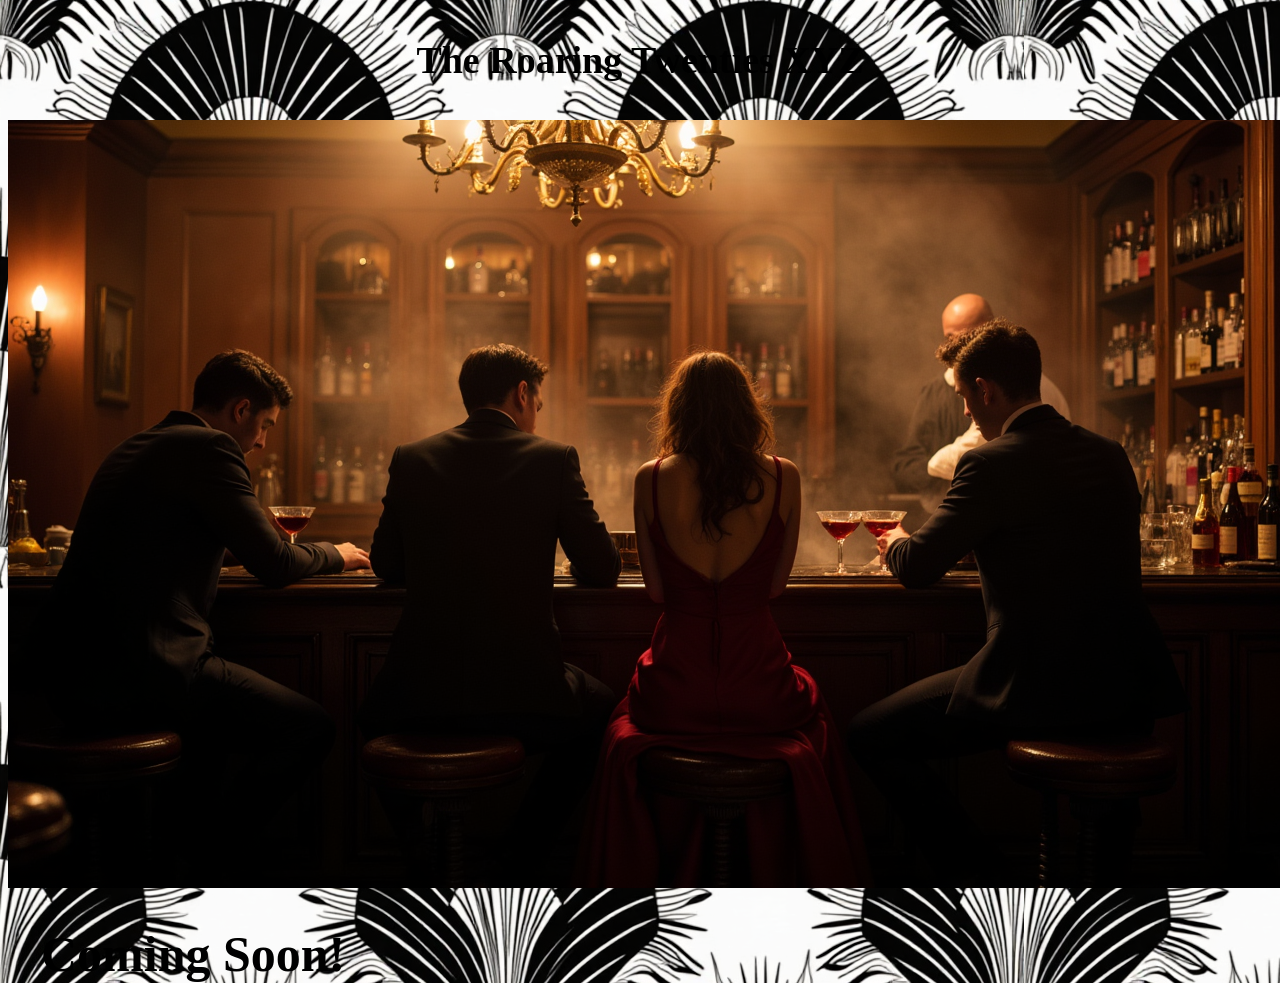
==== index.html @ ab2e0236 "Add files via upload" ====
<!DOCTYPE html>
<html data-bs-theme="light" lang="en" style="background: url(&quot;assets/img/Bar%20Splash1.png&quot;);">

<head>
    <meta charset="utf-8">
    <meta name="viewport" content="width=device-width, initial-scale=1.0, shrink-to-fit=no">
    <title>The Roaring Twenties XYZ</title>
    <link rel="stylesheet" href="assets/bootstrap/css/bootstrap.min.css">
</head>

<body style="background: url(&quot;assets/img/Bar%20Splash1.png&quot;), var(--bs-primary);">
    <header></header>
    <p style="background: var(--bs-secondary);text-align: center;font-size: 38px;"><strong>The Roaring Twenties XYZ</strong></p>
    <div class="d-flex justify-content-center" style="position: relative;"><img class="img-fluid w-75 h-75" width="1344" height="768" src="assets/img/Deco1.png">
        <p style="position: absolute;margin: 33px;color: var(--bs-form-invalid-border-color);font-weight: bold;font-size: 50px;">Coming Soon!</p>
    </div>
    <script src="assets/bootstrap/js/bootstrap.min.js"></script>
</body>

</html>
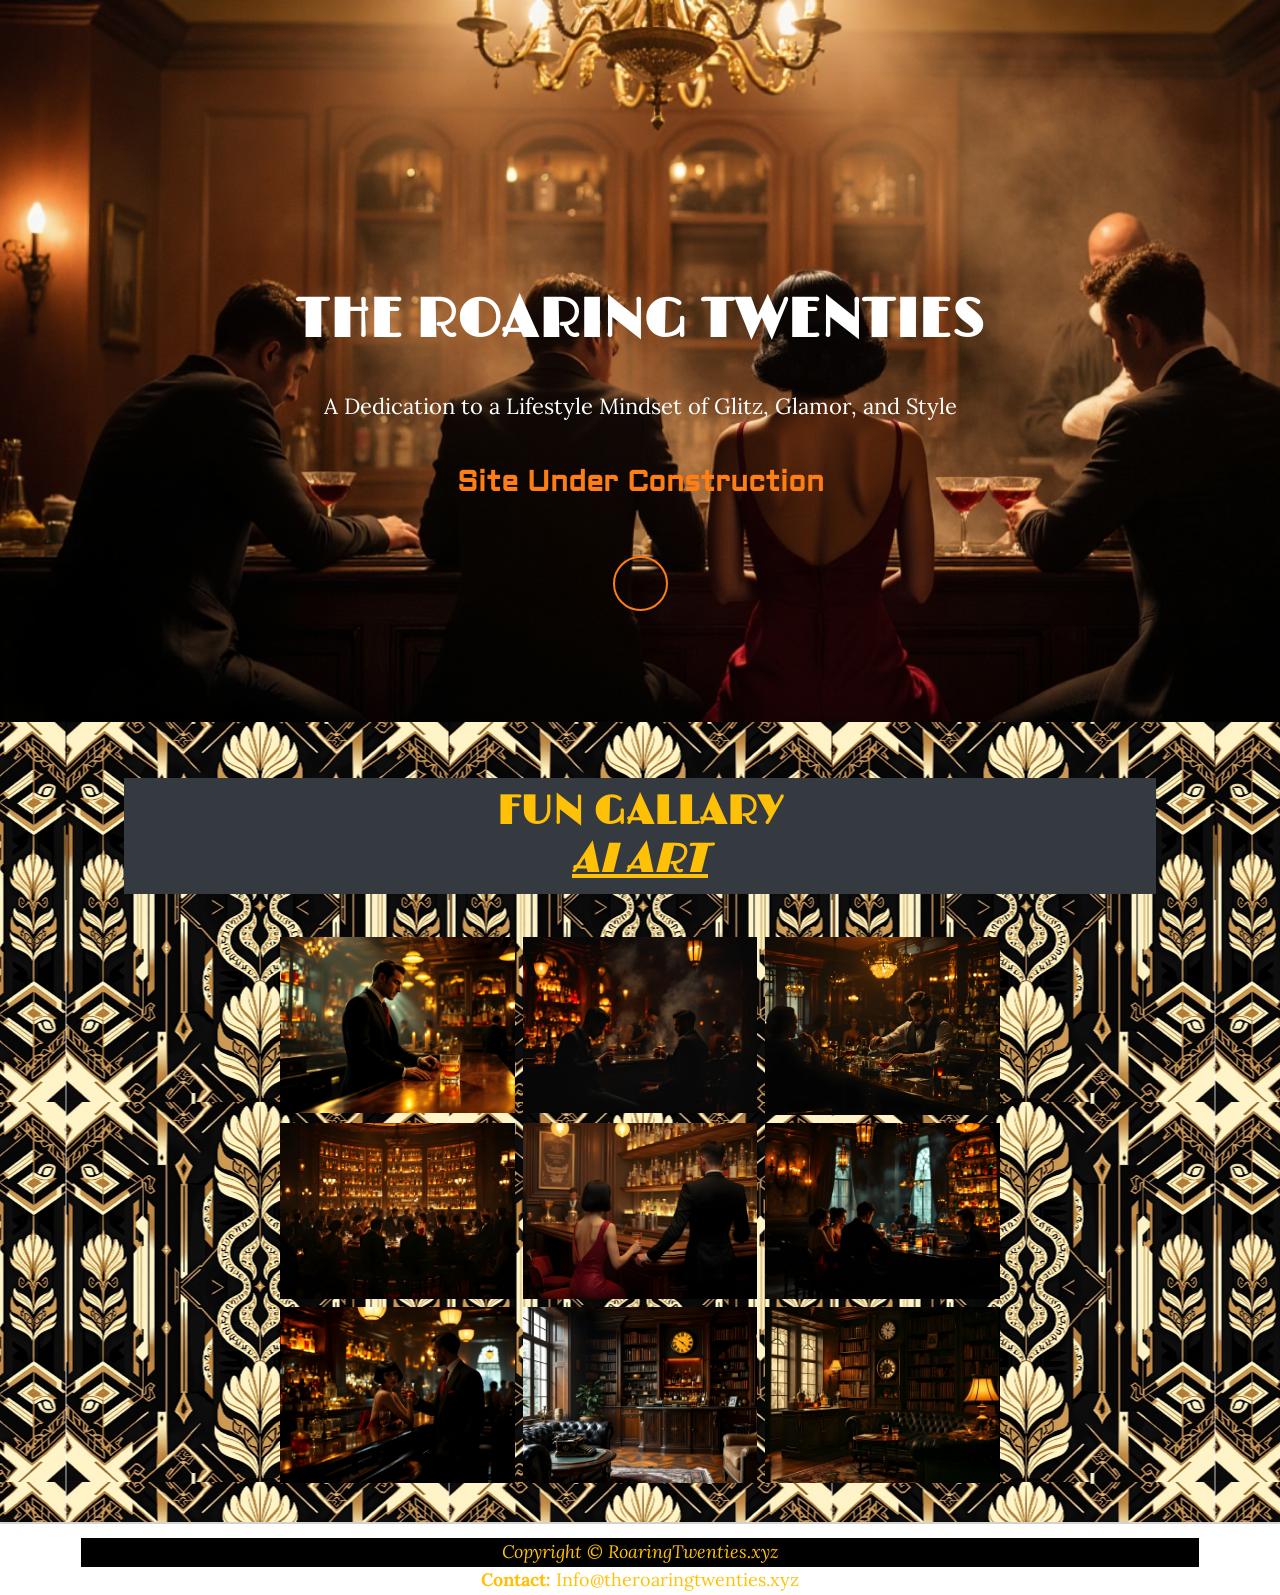
==== commit 94ec5744: "Add files via upload" ====
--- a/index.html
+++ b/index.html
@@ -1,20 +1,87 @@
 <!DOCTYPE html>
-<html data-bs-theme="light" lang="en" style="background: url(&quot;assets/img/Bar%20Splash1.png&quot;);">
+<html data-bs-theme="light" lang="en" style="background: url(&quot;https://cdn.bootstrapstudio.io/placeholders/1400x800.png&quot;);">
 
 <head>
     <meta charset="utf-8">
     <meta name="viewport" content="width=device-width, initial-scale=1.0, shrink-to-fit=no">
-    <title>The Roaring Twenties XYZ</title>
+    <title>Home - Brand</title>
     <link rel="stylesheet" href="assets/bootstrap/css/bootstrap.min.css">
+    <link rel="stylesheet" href="https://fonts.googleapis.com/css?family=Lora:400,700,400italic,700italic&amp;display=swap">
+    <link rel="stylesheet" href="https://fonts.googleapis.com/css?family=Cabin:700&amp;display=swap">
+    <link rel="stylesheet" href="https://fonts.googleapis.com/css?family=Aldrich&amp;display=swap">
+    <link rel="stylesheet" href="https://fonts.googleapis.com/css?family=Limelight&amp;display=swap">
+    <link rel="stylesheet" href="assets/fonts/font-awesome.min.css">
+    <link rel="stylesheet" href="assets/css/bss-overrides.css">
+    <link rel="stylesheet" href="assets/css/Lightbox-Gallery-baguetteBox.min.css">
 </head>
 
-<body style="background: url(&quot;assets/img/Bar%20Splash1.png&quot;), var(--bs-primary);">
-    <header></header>
-    <p style="background: var(--bs-secondary);text-align: center;font-size: 38px;"><strong>The Roaring Twenties XYZ</strong></p>
-    <div class="d-flex justify-content-center" style="position: relative;"><img class="img-fluid w-75 h-75" width="1344" height="768" src="assets/img/Deco1.png">
-        <p style="position: absolute;margin: 33px;color: var(--bs-form-invalid-border-color);font-weight: bold;font-size: 50px;">Coming Soon!</p>
+<body id="page-top" data-bs-spy="scroll" data-bs-target="#mainNav" data-bs-offset="77">
+    <header class="masthead" style="background-image: url('assets/img/Splash.png');position: fixed;">
+        <div class="intro-body">
+            <div class="container">
+                <div class="row">
+                    <div class="col-lg-8 mx-auto">
+                        <h1 class="brand-heading" style="font-family: Limelight, serif;font-size: 54px;">The Roaring Twenties</h1>
+                        <div></div>
+                        <header></header>
+                        <p class="intro-text">A Dedication to a Lifestyle Mindset of Glitz, Glamor, and Style</p>
+                        <div>
+                            <div class="col">
+                                <p style="color: var(--bs-orange);font-size: 29px;font-family: Aldrich, sans-serif;"><strong>Site Under Construction</strong></p>
+                            </div>
+                        </div><a class="btn btn-link btn-circle" role="button" href="#about" style="color: var(--bs-orange);border-color: var(--bs-orange);"><i class="fa fa-angle-double-down"></i></a>
+                    </div>
+                </div>
+            </div>
+        </div>
+    </header>
+    <section class="text-center content-section" id="about" style="background: var(--bs-dark);">
+        <div class="container">
+            <div class="row">
+                <div class="col-lg-8 mx-auto">
+                    <h2>About The Roaring Twenties xyz</h2>
+                    <p>I have always been fascinated with the fantasy mindset of a lifestyle full of glitz, glamor, jazz, and exciting speakeasys.&nbsp;</p>
+                    <p>This is a hobby website I created to showcase fun AI art, some real art, random history, resources, and other 1920s themed content</p>
+                    <p>Please browse and enjoy!</p>
+                </div>
+            </div>
+        </div>
+    </section>
+    <section class="text-center download-section content-section" id="Front_Gallery" style="background: url(&quot;assets/img/Index_Images/DecoPattern1.png&quot;) top / auto repeat;position: relative;height: 800px;">
+        <div class="container">
+            <div class="col-lg-8 mx-auto">
+                <h1 style="font-family: Limelight, serif;color: var(--bs-warning);margin: -144px;background: var(--bs-gray-dark);padding: 10px;">Fun Gallary<br><em><span style="text-decoration: underline;">AI Art</span></em></h1>
+                <section class="py-4 py-xl-5" style="margin: 0px;height: 555px;">
+                    <p style="margin: 55px;">&nbsp;</p>
+                    <div class="container">
+                        <div class="row gx-2 gy-2 row-cols-1 row-cols-md-2 row-cols-xl-3" data-bss-baguettebox="">
+                            <div class="col"><a href="assets/img/Gallery_1/Man%20at%20Bar1.jpg"><img class="img-fluid" src="assets/img/Gallery_1/Man%20at%20Bar1.jpg"></a></div>
+                            <div class="col"><a href="assets/img/Gallery_1/1920s%20Speakeasy%204.jpg"><img class="img-fluid" src="assets/img/Gallery_1/1920s%20Speakeasy%204.jpg"></a></div>
+                            <div class="col"><a href="assets/img/Gallery_1/Simple%20Happy%20Bar.jpg"><img class="img-fluid" src="assets/img/Gallery_1/Simple%20Happy%20Bar.jpg"></a></div>
+                            <div class="col"><a href="assets/img/Gallery_1/Busy%20Speakeasy.jpg"><img class="img-fluid" src="assets/img/Gallery_1/Busy%20Speakeasy.jpg"></a></div>
+                            <div class="col"><a href="assets/img/Gallery_1/Couple%20at%20Bar.jpg"><img class="img-fluid" src="assets/img/Gallery_1/Couple%20at%20Bar.jpg"></a></div>
+                            <div class="col"><a href="assets/img/Gallery_1/Small%201920s%20Lonley%20Bara.jpg"><img class="img-fluid" src="assets/img/Gallery_1/Small%201920s%20Lonley%20Bara.jpg"></a></div>
+                            <div class="col"><a href="assets/img/Gallery_1/1920s%20Center%20Bar.jpg"><img class="img-fluid" src="assets/img/Gallery_1/1920s%20Center%20Bar.jpg"></a></div>
+                            <div class="col"><a href="assets/img/Gallery_1/1920s%20Studyg.jpg"><img class="img-fluid" src="assets/img/Gallery_1/1920s%20Studyg.jpg"></a></div>
+                            <div class="col"><a href="Gallery_1/Fancy 1920s Studyg"><img class="img-fluid" src="assets/img/Gallery_1/Fancy%201920s%20Studyg.jpg"></a></div>
+                        </div>
+                    </div>
+                </section>
+            </div>
+        </div>
+    </section>
+    <div class="card">
+        <div class="card-img-overlay">
+            <div class="container text-center">
+                <p style="background: var(--bs-black);color: var(--bs-warning);font-style: italic;margin: -1px;">Copyright ©&nbsp;RoaringTwenties.xyz</p>
+                <p style="color: var(--bs-warning);"><strong>Contact: </strong>Info@theroaringtwenties.xyz</p>
+            </div>
+        </div>
     </div>
     <script src="assets/bootstrap/js/bootstrap.min.js"></script>
+    <script src="assets/js/grayscale.js"></script>
+    <script src="assets/js/Lightbox-Gallery-baguetteBox.min.js"></script>
+    <script src="assets/js/Lightbox-Gallery.js"></script>
 </body>
 
 </html>
--- a/assets/css/bss-overrides.css
+++ b/assets/css/bss-overrides.css
@@ -0,0 +1,12 @@
+.py-4 {
+  padding-top: 1.5rem !important;
+  padding-bottom: 1.5rem !important;
+}
+
+@media (min-width: 1200px) {
+  .py-xl-5 {
+    padding-top: 3rem !important;
+    padding-bottom: 3rem !important;
+  }
+}
+
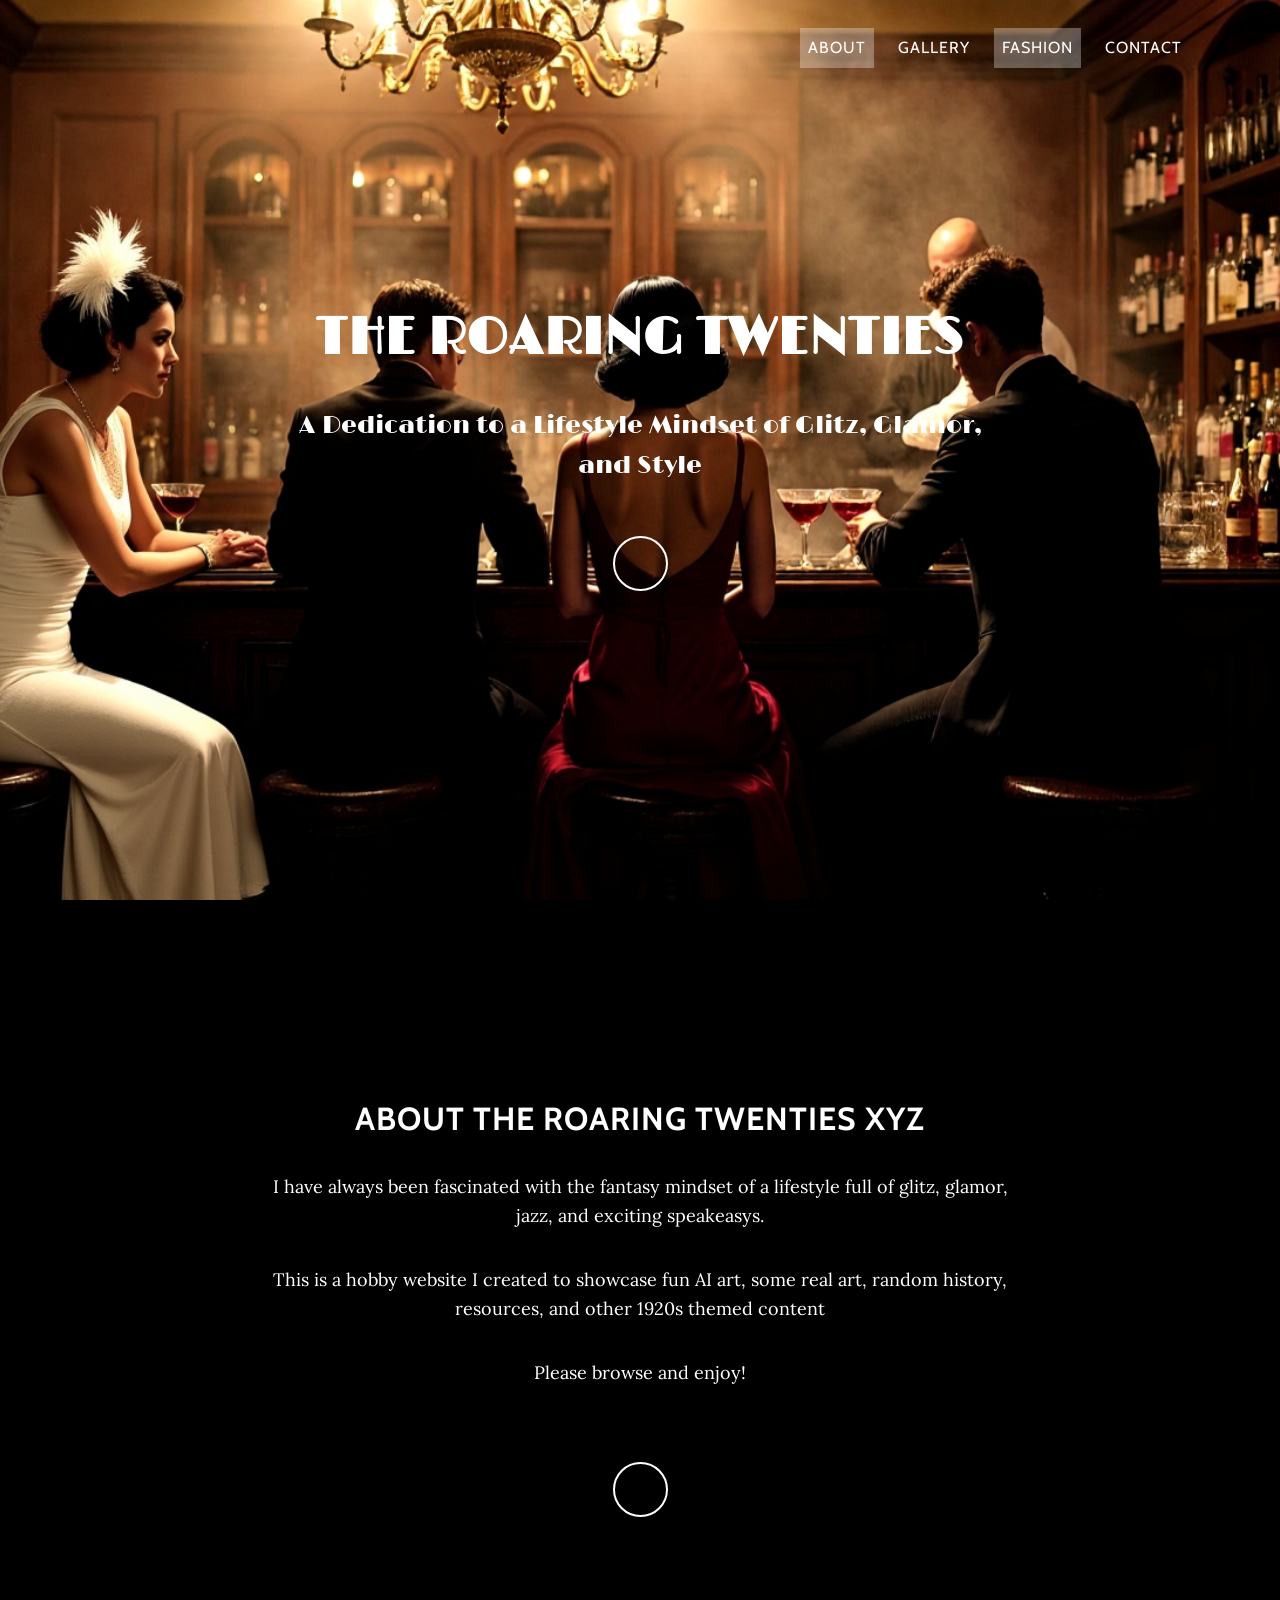
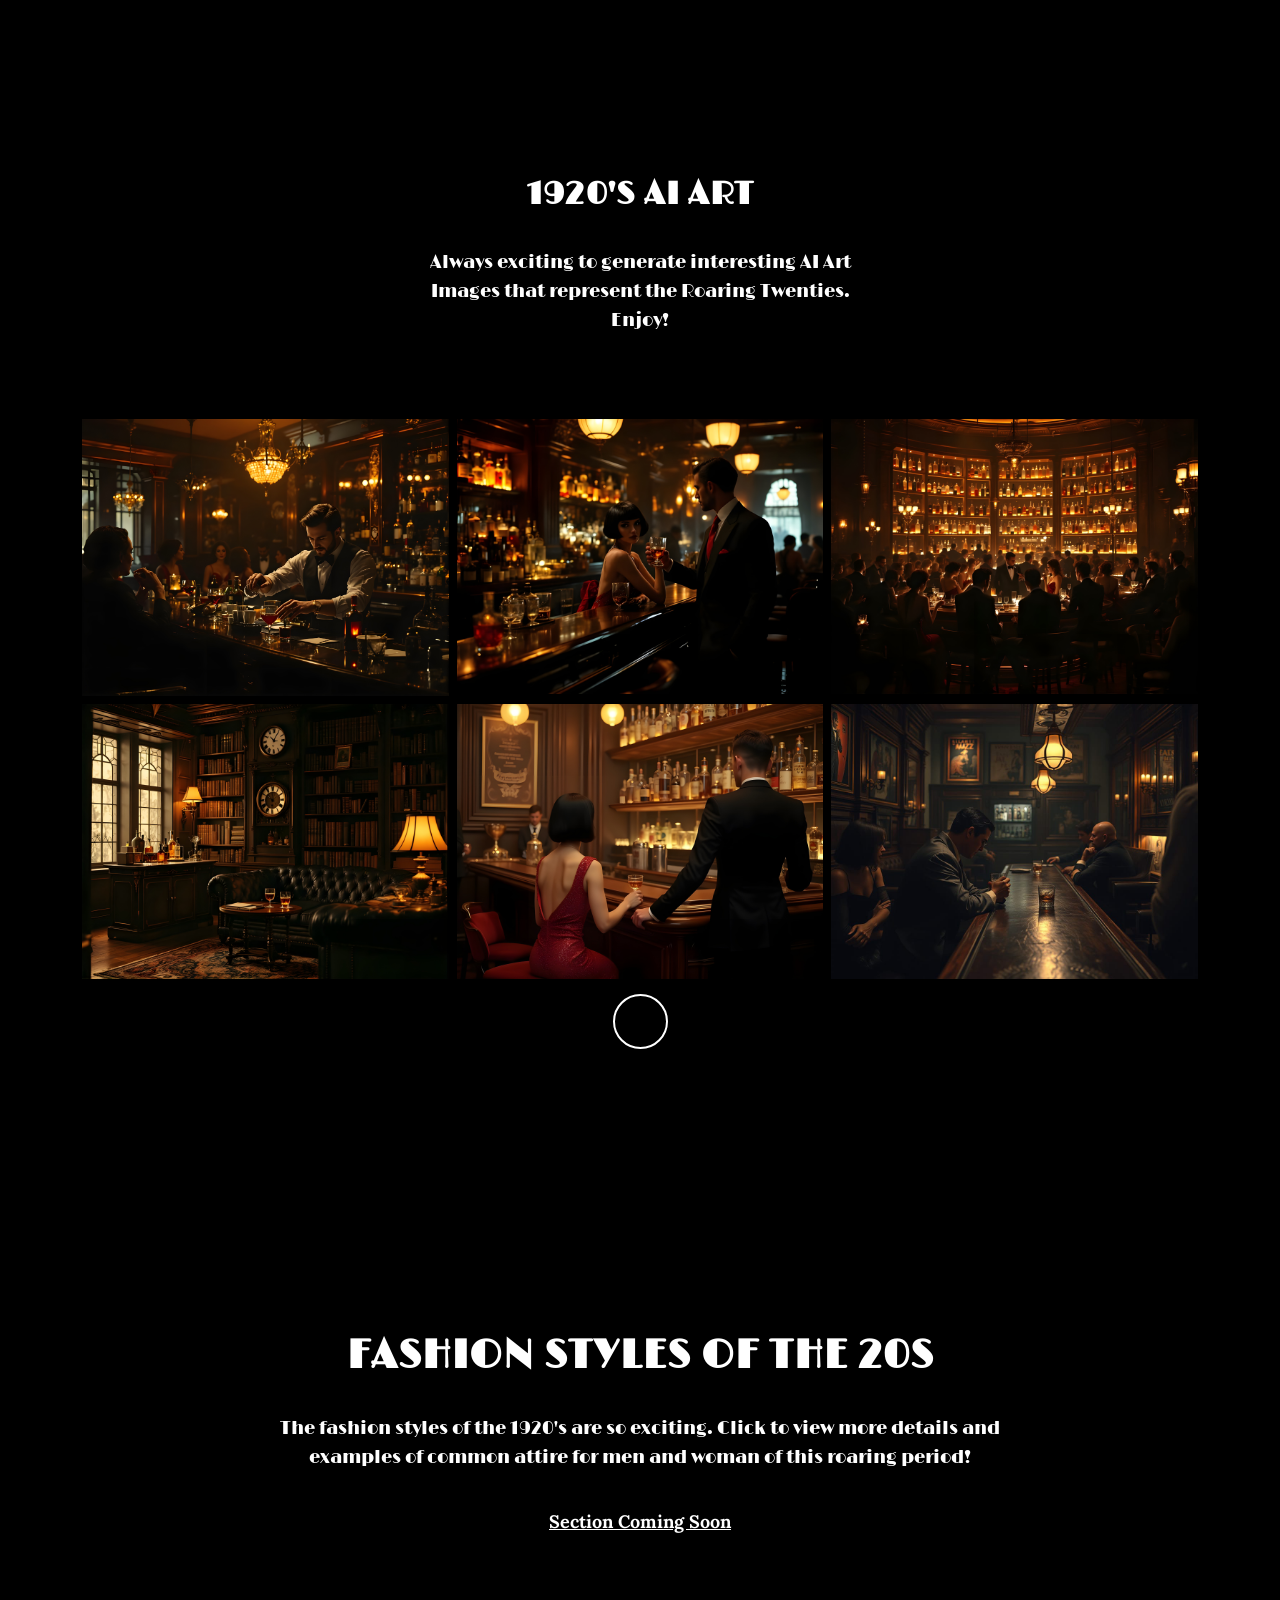
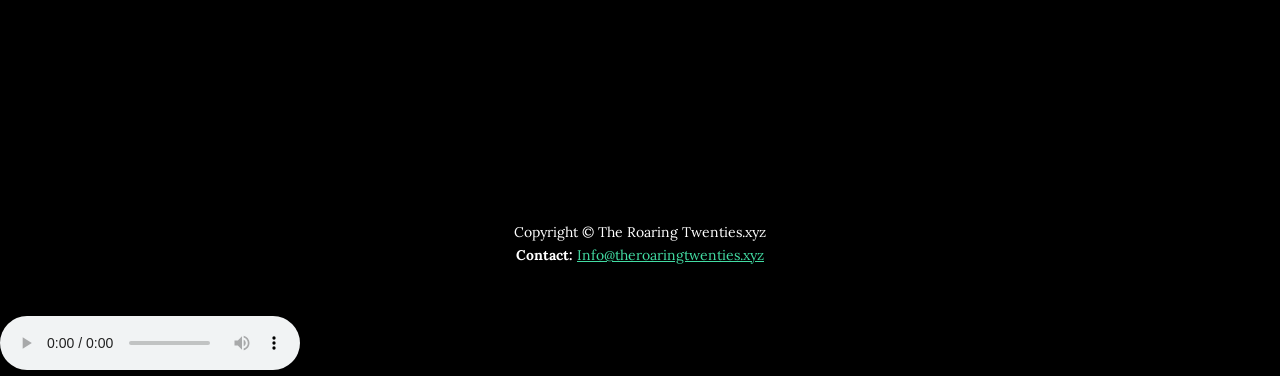
==== commit 22023abd: "Add files via upload" ====
--- a/index.html
+++ b/index.html
@@ -1,14 +1,16 @@
 <!DOCTYPE html>
-<html data-bs-theme="light" lang="en" style="background: url(&quot;https://cdn.bootstrapstudio.io/placeholders/1400x800.png&quot;);">
+<html data-bs-theme="light" lang="en">
 
 <head>
     <meta charset="utf-8">
+<title>The Roaring Twenties xyz</title>
+<meta name="keywords" content="1920s, roaring twenties, jazz age, prohibition, flappers, the roaring twenties xyz">
+<meta name="description" content="a page about the roaring 1920s">
     <meta name="viewport" content="width=device-width, initial-scale=1.0, shrink-to-fit=no">
     <title>Home - Brand</title>
     <link rel="stylesheet" href="assets/bootstrap/css/bootstrap.min.css">
     <link rel="stylesheet" href="https://fonts.googleapis.com/css?family=Lora:400,700,400italic,700italic&amp;display=swap">
     <link rel="stylesheet" href="https://fonts.googleapis.com/css?family=Cabin:700&amp;display=swap">
-    <link rel="stylesheet" href="https://fonts.googleapis.com/css?family=Aldrich&amp;display=swap">
     <link rel="stylesheet" href="https://fonts.googleapis.com/css?family=Limelight&amp;display=swap">
     <link rel="stylesheet" href="assets/fonts/font-awesome.min.css">
     <link rel="stylesheet" href="assets/css/bss-overrides.css">
@@ -16,68 +18,79 @@
 </head>
 
 <body id="page-top" data-bs-spy="scroll" data-bs-target="#mainNav" data-bs-offset="77">
-    <header class="masthead" style="background-image: url('assets/img/Splash.png');position: fixed;">
-        <div class="intro-body">
+    <nav class="navbar navbar-expand-md fixed-top" id="mainNav">
+        <div class="container"><button data-bs-toggle="collapse" class="navbar-toggler" data-bs-target="#navbarResponsive" type="button" aria-controls="navbarResponsive" aria-expanded="false" aria-label="Toggle navigation" value="Menu"><i class="fa fa-bars"></i></button>
+            <div class="collapse navbar-collapse" id="navbarResponsive">
+                <ul class="navbar-nav ms-auto">
+                    <li class="nav-item nav-link"><a class="nav-link active" href="#about">About</a></li>
+                    <li class="nav-item nav-link"><a class="nav-link" href="#Gallery">Gallery</a></li>
+                    <li class="nav-item nav-link"><a class="nav-link active" href="#fashion">Fashion</a></li>
+                    <li class="nav-item nav-link"><a class="nav-link" href="#contact">contact</a></li>
+                </ul>
+            </div>
+        </div>
+    </nav>
+    <header class="masthead">
+        <div class="intro-body" style="background: url(&quot;assets/img/Splash2.png&quot;) center / cover space, var(--bs-black);">
             <div class="container">
                 <div class="row">
                     <div class="col-lg-8 mx-auto">
-                        <h1 class="brand-heading" style="font-family: Limelight, serif;font-size: 54px;">The Roaring Twenties</h1>
-                        <div></div>
-                        <header></header>
-                        <p class="intro-text">A Dedication to a Lifestyle Mindset of Glitz, Glamor, and Style</p>
-                        <div>
-                            <div class="col">
-                                <p style="color: var(--bs-orange);font-size: 29px;font-family: Aldrich, sans-serif;"><strong>Site Under Construction</strong></p>
-                            </div>
-                        </div><a class="btn btn-link btn-circle" role="button" href="#about" style="color: var(--bs-orange);border-color: var(--bs-orange);"><i class="fa fa-angle-double-down"></i></a>
+                        <h1 class="brand-heading" style="font-family: Limelight, serif;font-size: 51px;">The Roaring Twenties</h1>
+                        <p class="intro-text" style="font-size: 25px;font-family: Limelight, serif;">A Dedication to a Lifestyle Mindset of Glitz, Glamor, and Style</p><a class="btn btn-link btn-circle" role="button" href="#about"><i class="fa fa-angle-double-down"></i></a>
                     </div>
                 </div>
             </div>
         </div>
     </header>
-    <section class="text-center content-section" id="about" style="background: var(--bs-dark);">
+    <section class="text-center content-section" id="about" style="height: 768px;">
         <div class="container">
             <div class="row">
                 <div class="col-lg-8 mx-auto">
                     <h2>About The Roaring Twenties xyz</h2>
-                    <p>I have always been fascinated with the fantasy mindset of a lifestyle full of glitz, glamor, jazz, and exciting speakeasys.&nbsp;</p>
+                    <p>I have always been fascinated with the fantasy mindset of a lifestyle full of glitz, glamor, jazz, and exciting speakeasys.</p>
                     <p>This is a hobby website I created to showcase fun AI art, some real art, random history, resources, and other 1920s themed content</p>
-                    <p>Please browse and enjoy!</p>
+                    <p>Please browse and enjoy!</p><a class="btn btn-link btn-circle" role="button" href="#Gallery" style="margin: 40px 0px 0px;"><i class="fa fa-angle-double-down"></i></a>
                 </div>
+            </div>
+            <p class="text-center" style="margin: -2px;"></p>
+        </div>
+    </section>
+    <section class="py-4 py-xl-5" id="Gallery">
+        <div class="container">
+            <div class="row mb-5" style="margin: 60px;">
+                <div class="col-md-8 col-xl-6 text-center mx-auto">
+                    <h2 style="font-family: Limelight, serif;">1920's AI Art</h2>
+                    <p style="font-family: Limelight, serif;">Always exciting to generate interesting AI Art Images that represent the Roaring Twenties. Enjoy!</p>
+                </div>
+            </div>
+            <div class="row gx-2 gy-2 row-cols-1 row-cols-md-2 row-cols-xl-3" data-bss-baguettebox="">
+                <div class="col"><a href="assets/img//Gallery_1/Simple%20Happy%20Bar.jpg"><img class="img-fluid" src="assets/img/Gallery_1/Simple%20Happy%20Bar.jpg"></a></div>
+                <div class="col"><a href="assets/img//Gallery_1/1920s%20Center%20Bar.jpg"><img class="img-fluid" src="assets/img/Gallery_1/1920s%20Center%20Bar.jpg"></a></div>
+                <div class="col"><a href="assets/img//Gallery_1/Busy%20Speakeasy.jpg"><img class="img-fluid" src="assets/img/Gallery_1/Busy%20Speakeasy.jpg"></a></div>
+                <div class="col"><a href="assets/img//Gallery_1/Fancy%201920s%20Studyg.jpg"><img class="img-fluid" src="assets/img/Gallery_1/Fancy%201920s%20Studyg.jpg"></a></div>
+                <div class="col"><a href="assets/img//Gallery_1/Couple%20at%20Bar.jpg"><img class="img-fluid" src="assets/img/Gallery_1/Couple%20at%20Bar.jpg"></a></div>
+                <div class="col"><a href="assets/img//Gallery_1/1920s%20Speakeasy%205.jpg"><img class="img-fluid" src="assets/img/Gallery_1/1920s%20Speakeasy%205.jpg"></a></div>
+            </div>
+            <p class="text-center"><a class="btn btn-link btn-circle" role="button" href="#fashion"><i class="fa fa-angle-double-down"></i></a></p>
+        </div>
+    </section>
+    <section class="text-center download-section content-section" id="fashion">
+        <div class="container">
+            <div class="col-lg-8 mx-auto">
+                <h1 style="font-family: Limelight, serif;">Fashion Styles of the 20s</h1>
+                <p style="font-family: Limelight, serif;">The fashion styles of the 1920's are so exciting. Click to view more details and examples of common attire for men and woman of this roaring period!</p>
+                <p><strong><span style="text-decoration: underline;">Section Coming Soon</span></strong></p>
             </div>
         </div>
     </section>
-    <section class="text-center download-section content-section" id="Front_Gallery" style="background: url(&quot;assets/img/Index_Images/DecoPattern1.png&quot;) top / auto repeat;position: relative;height: 800px;">
-        <div class="container">
-            <div class="col-lg-8 mx-auto">
-                <h1 style="font-family: Limelight, serif;color: var(--bs-warning);margin: -144px;background: var(--bs-gray-dark);padding: 10px;">Fun Gallary<br><em><span style="text-decoration: underline;">AI Art</span></em></h1>
-                <section class="py-4 py-xl-5" style="margin: 0px;height: 555px;">
-                    <p style="margin: 55px;">&nbsp;</p>
-                    <div class="container">
-                        <div class="row gx-2 gy-2 row-cols-1 row-cols-md-2 row-cols-xl-3" data-bss-baguettebox="">
-                            <div class="col"><a href="assets/img/Gallery_1/Man%20at%20Bar1.jpg"><img class="img-fluid" src="assets/img/Gallery_1/Man%20at%20Bar1.jpg"></a></div>
-                            <div class="col"><a href="assets/img/Gallery_1/1920s%20Speakeasy%204.jpg"><img class="img-fluid" src="assets/img/Gallery_1/1920s%20Speakeasy%204.jpg"></a></div>
-                            <div class="col"><a href="assets/img/Gallery_1/Simple%20Happy%20Bar.jpg"><img class="img-fluid" src="assets/img/Gallery_1/Simple%20Happy%20Bar.jpg"></a></div>
-                            <div class="col"><a href="assets/img/Gallery_1/Busy%20Speakeasy.jpg"><img class="img-fluid" src="assets/img/Gallery_1/Busy%20Speakeasy.jpg"></a></div>
-                            <div class="col"><a href="assets/img/Gallery_1/Couple%20at%20Bar.jpg"><img class="img-fluid" src="assets/img/Gallery_1/Couple%20at%20Bar.jpg"></a></div>
-                            <div class="col"><a href="assets/img/Gallery_1/Small%201920s%20Lonley%20Bara.jpg"><img class="img-fluid" src="assets/img/Gallery_1/Small%201920s%20Lonley%20Bara.jpg"></a></div>
-                            <div class="col"><a href="assets/img/Gallery_1/1920s%20Center%20Bar.jpg"><img class="img-fluid" src="assets/img/Gallery_1/1920s%20Center%20Bar.jpg"></a></div>
-                            <div class="col"><a href="assets/img/Gallery_1/1920s%20Studyg.jpg"><img class="img-fluid" src="assets/img/Gallery_1/1920s%20Studyg.jpg"></a></div>
-                            <div class="col"><a href="Gallery_1/Fancy 1920s Studyg"><img class="img-fluid" src="assets/img/Gallery_1/Fancy%201920s%20Studyg.jpg"></a></div>
-                        </div>
-                    </div>
-                </section>
-            </div>
+    <footer id="contact">
+        <div class="container text-center">
+            <p>Copyright © The Roaring Twenties.xyz</p>
+            <p><strong>Contact: </strong><a href="mailto:info@theroaringtwenties.xyz">Info@theroaringtwenties.xyz</a></p>
         </div>
-    </section>
-    <div class="card">
-        <div class="card-img-overlay">
-            <div class="container text-center">
-                <p style="background: var(--bs-black);color: var(--bs-warning);font-style: italic;margin: -1px;">Copyright ©&nbsp;RoaringTwenties.xyz</p>
-                <p style="color: var(--bs-warning);"><strong>Contact: </strong>Info@theroaringtwenties.xyz</p>
-            </div>
-        </div>
-    </div>
+    </footer><audio controls="" autoplay="" loop="" volumn=".1">
+        <source src="https://www.theroaringtwenties.xyz/assets/Erik_Satie_-_gymnopedies_-_la_1_ere._lent_et_douloureux.ogg.mp3" type="audio/mpeg">
+    </audio>
     <script src="assets/bootstrap/js/bootstrap.min.js"></script>
     <script src="assets/js/grayscale.js"></script>
     <script src="assets/js/Lightbox-Gallery-baguetteBox.min.js"></script>
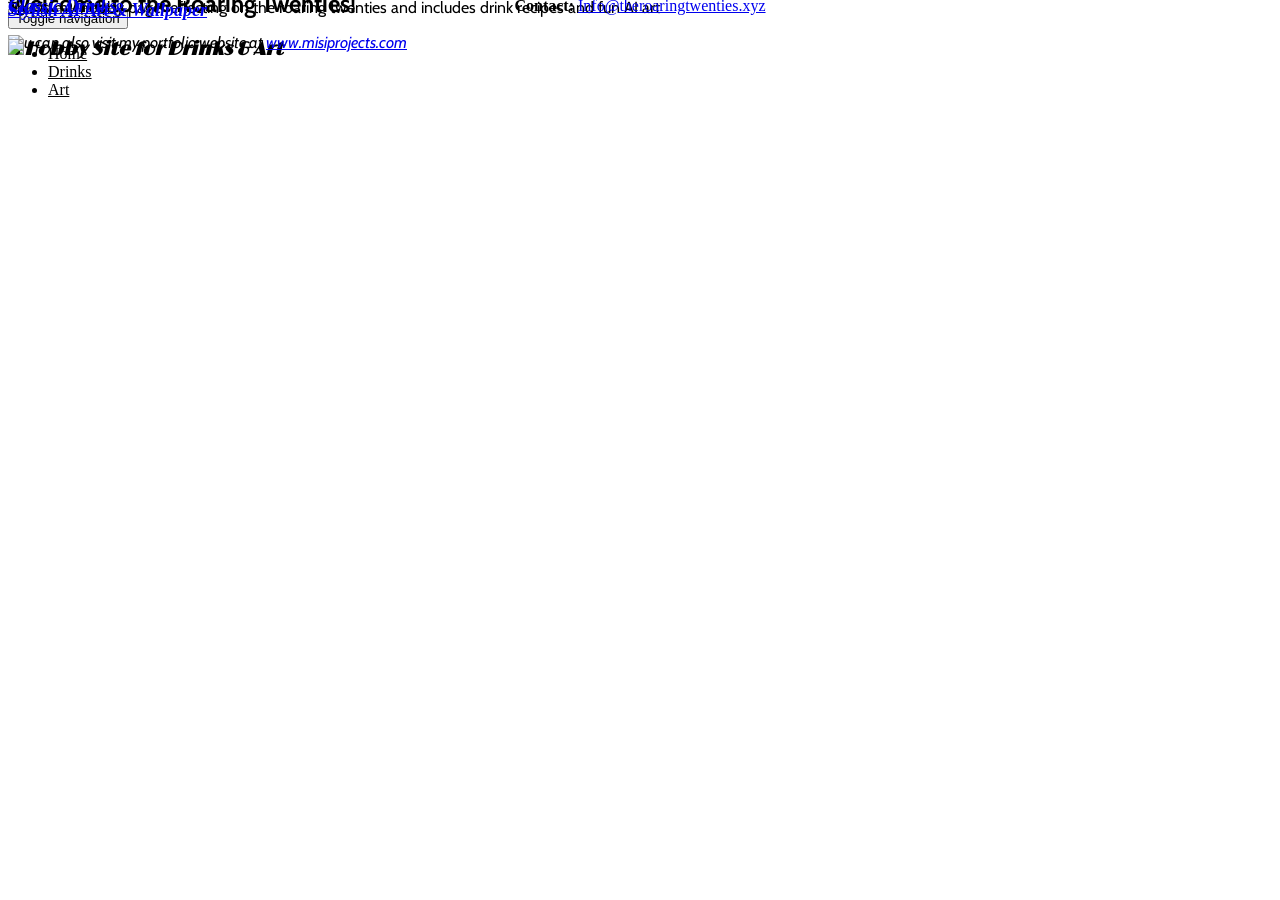
==== commit 11f7d70d: "Add files via upload" ====
--- a/index.html
+++ b/index.html
@@ -3,96 +3,73 @@
 
 <head>
     <meta charset="utf-8">
-<title>The Roaring Twenties xyz</title>
-<meta name="keywords" content="1920s, roaring twenties, jazz age, prohibition, flappers, the roaring twenties xyz">
-<meta name="description" content="a page about the roaring 1920s">
     <meta name="viewport" content="width=device-width, initial-scale=1.0, shrink-to-fit=no">
-    <title>Home - Brand</title>
+    <title>The Roaring Twenties xyz</title>
+    <meta name="description" content="A hobby site for drinks and art">
     <link rel="stylesheet" href="assets/bootstrap/css/bootstrap.min.css">
-    <link rel="stylesheet" href="https://fonts.googleapis.com/css?family=Lora:400,700,400italic,700italic&amp;display=swap">
-    <link rel="stylesheet" href="https://fonts.googleapis.com/css?family=Cabin:700&amp;display=swap">
+    <link rel="stylesheet" href="https://fonts.googleapis.com/css?family=Source+Sans+Pro:300,400,700,300italic,400italic,700italic&amp;display=swap">
+    <link rel="stylesheet" href="https://fonts.googleapis.com/css?family=Cabin&amp;display=swap">
     <link rel="stylesheet" href="https://fonts.googleapis.com/css?family=Limelight&amp;display=swap">
-    <link rel="stylesheet" href="assets/fonts/font-awesome.min.css">
-    <link rel="stylesheet" href="assets/css/bss-overrides.css">
+    <link rel="stylesheet" href="assets/fonts/fontawesome-all.min.css">
+    <link rel="stylesheet" href="assets/css/gallery-styles.css">
     <link rel="stylesheet" href="assets/css/Lightbox-Gallery-baguetteBox.min.css">
+    <link rel="stylesheet" href="assets/css/styles.css">
 </head>
 
-<body id="page-top" data-bs-spy="scroll" data-bs-target="#mainNav" data-bs-offset="77">
-    <nav class="navbar navbar-expand-md fixed-top" id="mainNav">
-        <div class="container"><button data-bs-toggle="collapse" class="navbar-toggler" data-bs-target="#navbarResponsive" type="button" aria-controls="navbarResponsive" aria-expanded="false" aria-label="Toggle navigation" value="Menu"><i class="fa fa-bars"></i></button>
-            <div class="collapse navbar-collapse" id="navbarResponsive">
-                <ul class="navbar-nav ms-auto">
-                    <li class="nav-item nav-link"><a class="nav-link active" href="#about">About</a></li>
-                    <li class="nav-item nav-link"><a class="nav-link" href="#Gallery">Gallery</a></li>
-                    <li class="nav-item nav-link"><a class="nav-link active" href="#fashion">Fashion</a></li>
-                    <li class="nav-item nav-link"><a class="nav-link" href="#contact">contact</a></li>
+<body id="page-top">
+    <nav class="navbar navbar-expand-md sticky-top text-white bg-black" style="color: var(--bs-body-bg);">
+        <div class="container-fluid"><button class="navbar-toggler" data-bs-toggle="collapse" data-bs-target="#navcol-1"><span class="visually-hidden">Toggle navigation</span><span class="navbar-toggler-icon"></span></button>
+            <div class="collapse navbar-collapse" id="navcol-1">
+                <ul class="navbar-nav">
+                    <li class="nav-item"><a class="nav-link active" href="index.html" style="color: var(--bs-light);">Home</a></li>
+                    <li class="nav-item" style="color: var(--bs-body-bg);"><a class="nav-link" href="#" style="color: var(--bs-light);">Drinks</a></li>
+                    <li class="nav-item"><a class="nav-link" href="#" style="color: var(--bs-light);">Art</a></li>
                 </ul>
             </div>
         </div>
     </nav>
-    <header class="masthead">
-        <div class="intro-body" style="background: url(&quot;assets/img/Splash2.png&quot;) center / cover space, var(--bs-black);">
-            <div class="container">
-                <div class="row">
-                    <div class="col-lg-8 mx-auto">
-                        <h1 class="brand-heading" style="font-family: Limelight, serif;font-size: 51px;">The Roaring Twenties</h1>
-                        <p class="intro-text" style="font-size: 25px;font-family: Limelight, serif;">A Dedication to a Lifestyle Mindset of Glitz, Glamor, and Style</p><a class="btn btn-link btn-circle" role="button" href="#about"><i class="fa fa-angle-double-down"></i></a>
-                    </div>
-                </div>
-            </div>
+    <header class="d-flex masthead" style="background:url(&quot;assets/img/Index%20Page%20Images/Splash%20Image%20Final.jpg&quot;) center / cover;">
+        <div class="container text-center my-auto">
+            <h1 class="mb-1" style="font-family:Limelight, serif;font-size:60px;color:var(--bs-light);font-weight:bold;margin-top:-190px;">The Roaring Twenties</h1>
+            <h3 class="mb-5" style="margin-bottom:0px;"><em style="color:var(--bs-light);font-family:Limelight, serif;margin-bottom:0px;">A Hobby Site for Drinks &amp; Art<a href="#portfolio">
+                        <p><i class="far fa-caret-square-down" style="font-size:29px;color:var(--bs-light);"></i></p>
+                    </a></em></h3>
         </div>
     </header>
-    <section class="text-center content-section" id="about" style="height: 768px;">
+    <section id="portfolio" class="content-section" style="--bs-body-bg:var(--bs-black);background:var(--bs-black);">
         <div class="container">
-            <div class="row">
-                <div class="col-lg-8 mx-auto">
-                    <h2>About The Roaring Twenties xyz</h2>
-                    <p>I have always been fascinated with the fantasy mindset of a lifestyle full of glitz, glamor, jazz, and exciting speakeasys.</p>
-                    <p>This is a hobby website I created to showcase fun AI art, some real art, random history, resources, and other 1920s themed content</p>
-                    <p>Please browse and enjoy!</p><a class="btn btn-link btn-circle" role="button" href="#Gallery" style="margin: 40px 0px 0px;"><i class="fa fa-angle-double-down"></i></a>
-                </div>
+            <div class="text-center content-section-heading">
+                <h2 class="mb-5" style="color:var(--bs-light);font-family:Cabin, sans-serif;margin-top:-91px;">Welcome to the Roaring Twenties!</h2>
+                <p style="font-family:Cabin, sans-serif;color:var(--bs-light);margin-top:-40px;">This is my hobby page&nbsp;reflecting on the roaring twenties and includes drink recipes and fun AI art </p>
+                <p style="font-family:Cabin, sans-serif;color:var(--bs-light);"><em>You can also visit my portfolio website at&nbsp;</em><a href="https://www.misiprojects.com" target="_blank"><em>www.misiprojects.com</em></a></p>
             </div>
-            <p class="text-center" style="margin: -2px;"></p>
-        </div>
-    </section>
-    <section class="py-4 py-xl-5" id="Gallery">
-        <div class="container">
-            <div class="row mb-5" style="margin: 60px;">
-                <div class="col-md-8 col-xl-6 text-center mx-auto">
-                    <h2 style="font-family: Limelight, serif;">1920's AI Art</h2>
-                    <p style="font-family: Limelight, serif;">Always exciting to generate interesting AI Art Images that represent the Roaring Twenties. Enjoy!</p>
-                </div>
-            </div>
-            <div class="row gx-2 gy-2 row-cols-1 row-cols-md-2 row-cols-xl-3" data-bss-baguettebox="">
-                <div class="col"><a href="assets/img//Gallery_1/Simple%20Happy%20Bar.jpg"><img class="img-fluid" src="assets/img/Gallery_1/Simple%20Happy%20Bar.jpg"></a></div>
-                <div class="col"><a href="assets/img//Gallery_1/1920s%20Center%20Bar.jpg"><img class="img-fluid" src="assets/img/Gallery_1/1920s%20Center%20Bar.jpg"></a></div>
-                <div class="col"><a href="assets/img//Gallery_1/Busy%20Speakeasy.jpg"><img class="img-fluid" src="assets/img/Gallery_1/Busy%20Speakeasy.jpg"></a></div>
-                <div class="col"><a href="assets/img//Gallery_1/Fancy%201920s%20Studyg.jpg"><img class="img-fluid" src="assets/img/Gallery_1/Fancy%201920s%20Studyg.jpg"></a></div>
-                <div class="col"><a href="assets/img//Gallery_1/Couple%20at%20Bar.jpg"><img class="img-fluid" src="assets/img/Gallery_1/Couple%20at%20Bar.jpg"></a></div>
-                <div class="col"><a href="assets/img//Gallery_1/1920s%20Speakeasy%205.jpg"><img class="img-fluid" src="assets/img/Gallery_1/1920s%20Speakeasy%205.jpg"></a></div>
-            </div>
-            <p class="text-center"><a class="btn btn-link btn-circle" role="button" href="#fashion"><i class="fa fa-angle-double-down"></i></a></p>
-        </div>
-    </section>
-    <section class="text-center download-section content-section" id="fashion">
-        <div class="container">
-            <div class="col-lg-8 mx-auto">
-                <h1 style="font-family: Limelight, serif;">Fashion Styles of the 20s</h1>
-                <p style="font-family: Limelight, serif;">The fashion styles of the 1920's are so exciting. Click to view more details and examples of common attire for men and woman of this roaring period!</p>
-                <p><strong><span style="text-decoration: underline;">Section Coming Soon</span></strong></p>
+            <div class="row g-0">
+                <div class="col-lg-6"><a class="portfolio-item" href="Drinks.html">
+                        <div class="caption">
+                            <div class="caption-content" style="margin-top:-125px;">
+                                <h2 style="font-size:25px;"><strong>Drink Recipes&nbsp;</strong></h2>
+                                <p class="mb-0" style="font-size: 18px;font-weight: bold;font-style: italic;margin-top: 0px;">Classic Drinks</p>
+                            </div>
+                        </div><img class="img-fluid" src="assets/img/Index%20Page%20Images/Old_FashionNoir.jpg">
+                    </a></div>
+                <div class="col-lg-6"><a class="portfolio-item" href="1920art.html">
+                        <div class="caption">
+                            <div class="caption-content" style="margin-top:-125px;">
+                                <h2 style="font-size:25px;">Noir AI Art</h2>
+                                <p class="mb-0" style="font-size: 18px;margin-top: 0px;font-weight: bold;font-style: italic;">Stylish AI Art &amp; Wallpaper</p>
+                            </div>
+                        </div><img class="img-fluid" src="assets/img/Index%20Page%20Images/Large%20Bar.jpg">
+                    </a></div>
             </div>
         </div>
     </section>
-    <footer id="contact">
-        <div class="container text-center">
-            <p>Copyright © The Roaring Twenties.xyz</p>
-            <p><strong>Contact: </strong><a href="mailto:info@theroaringtwenties.xyz">Info@theroaringtwenties.xyz</a></p>
-        </div>
-    </footer><audio controls="" autoplay="" loop="" volumn=".1">
-        <source src="https://www.theroaringtwenties.xyz/assets/Erik_Satie_-_gymnopedies_-_la_1_ere._lent_et_douloureux.ogg.mp3" type="audio/mpeg">
-    </audio>
+    <section id="footer" style="margin-top: -95px;">
+        <p style="text-align: center;background: var(--bs-black);color: var(--bs-gray);">Copyright © The Roaring Twenties.xyz</p>
+        <p style="text-align: center;background: var(--bs-black);color: var(--bs-gray);margin-top: -17px;"><strong>Contact:</strong>&nbsp;<a href="mailto:Info@theroaringtwenties.xyz">Info@theroaringtwenties.xyz</a></p>
+    </section>
     <script src="assets/bootstrap/js/bootstrap.min.js"></script>
-    <script src="assets/js/grayscale.js"></script>
+    <script src="assets/js/gallery.js"></script>
+    <script src="assets/js/stylish-portfolio.js"></script>
     <script src="assets/js/Lightbox-Gallery-baguetteBox.min.js"></script>
     <script src="assets/js/Lightbox-Gallery.js"></script>
 </body>
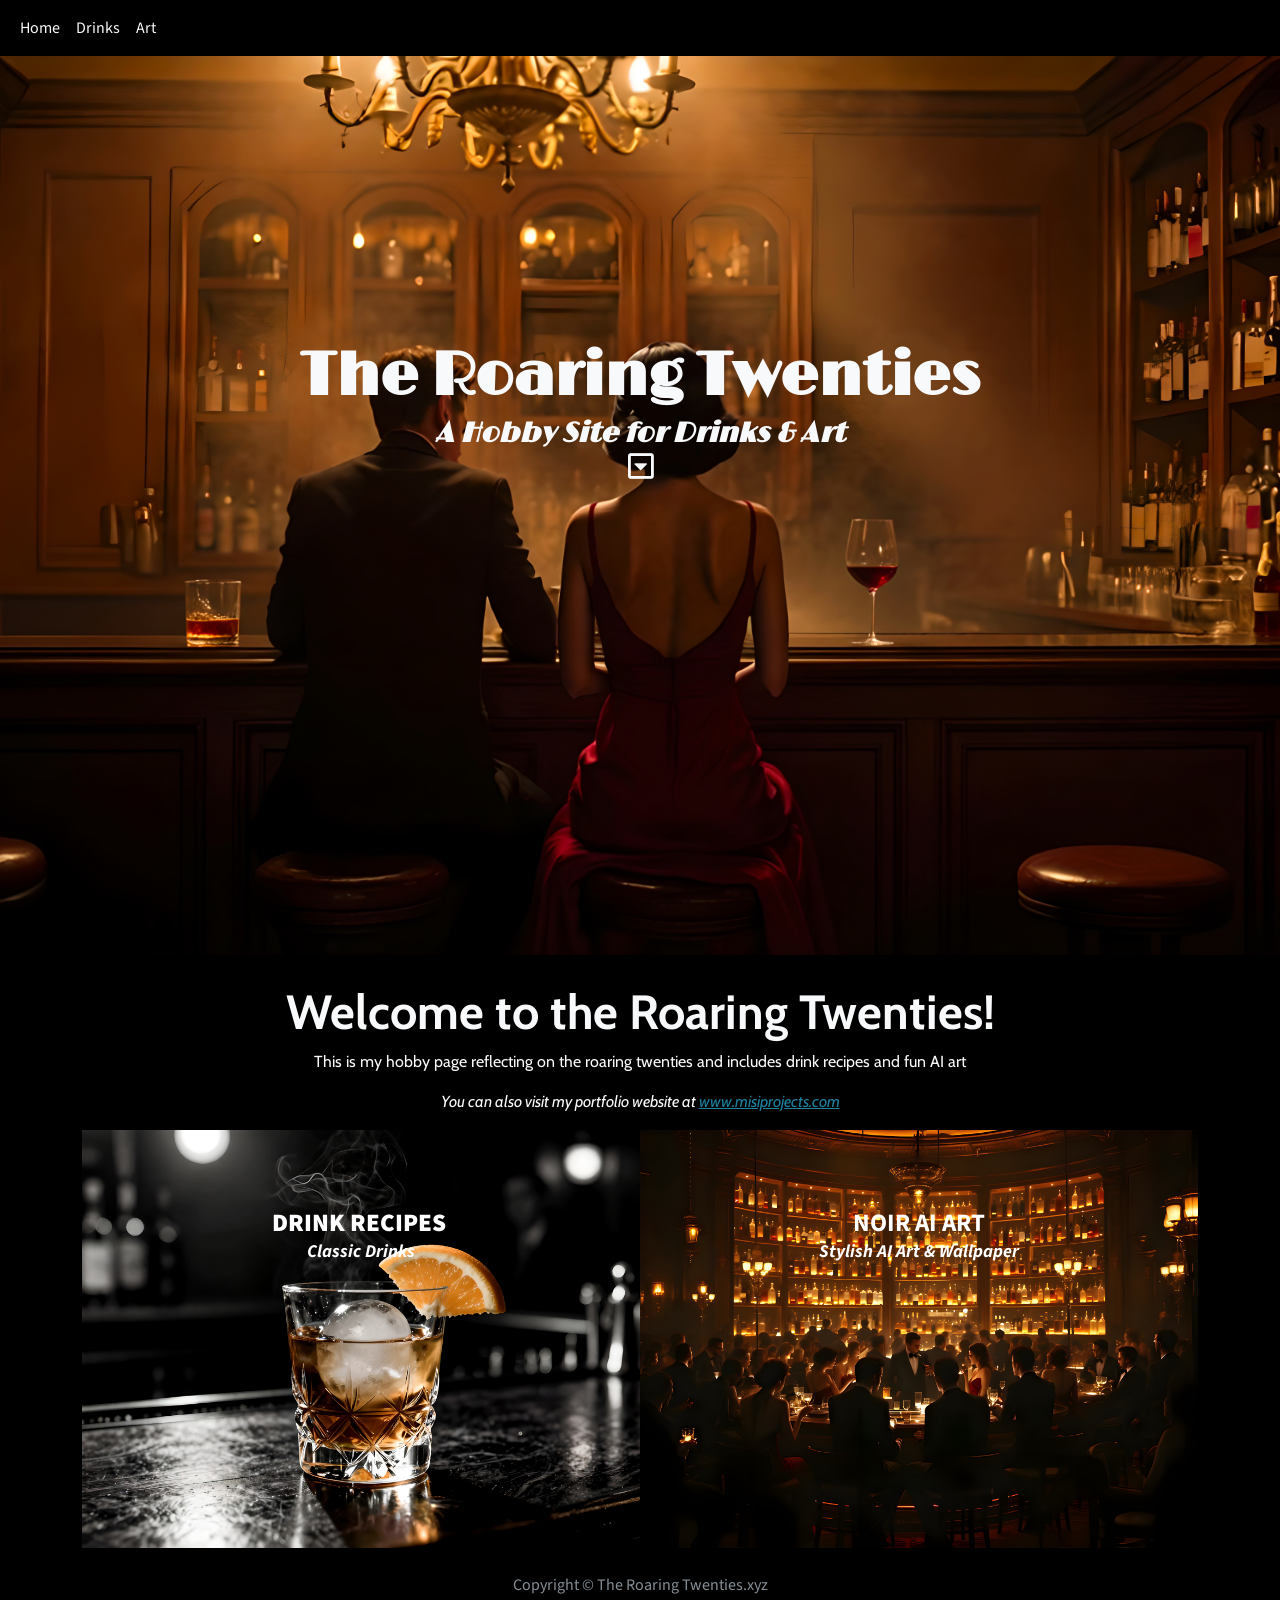
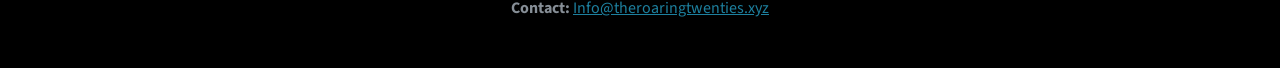
==== commit 103ecf3f: "Add files via upload" ====
--- a/index.html
+++ b/index.html
@@ -21,16 +21,16 @@
         <div class="container-fluid"><button class="navbar-toggler" data-bs-toggle="collapse" data-bs-target="#navcol-1"><span class="visually-hidden">Toggle navigation</span><span class="navbar-toggler-icon"></span></button>
             <div class="collapse navbar-collapse" id="navcol-1">
                 <ul class="navbar-nav">
-                    <li class="nav-item"><a class="nav-link active" href="index.html" style="color: var(--bs-light);">Home</a></li>
-                    <li class="nav-item" style="color: var(--bs-body-bg);"><a class="nav-link" href="#" style="color: var(--bs-light);">Drinks</a></li>
-                    <li class="nav-item"><a class="nav-link" href="#" style="color: var(--bs-light);">Art</a></li>
+                    <li class="nav-item"><a class="nav-link active" href="https://www.theroaringtwenties.xyz" style="color: var(--bs-light);">Home</a></li>
+                    <li class="nav-item" style="color: var(--bs-body-bg);"><a class="nav-link" href="Drinks.html" style="color: var(--bs-light);">Drinks</a></li>
+                    <li class="nav-item"><a class="nav-link" href="1920art.html" style="color: var(--bs-light);">Art</a></li>
                 </ul>
             </div>
         </div>
     </nav>
-    <header class="d-flex masthead" style="background:url(&quot;assets/img/Index%20Page%20Images/Splash%20Image%20Final.jpg&quot;) center / cover;">
-        <div class="container text-center my-auto">
-            <h1 class="mb-1" style="font-family:Limelight, serif;font-size:60px;color:var(--bs-light);font-weight:bold;margin-top:-190px;">The Roaring Twenties</h1>
+    <header class="d-flex masthead" style="background: url(&quot;assets/img/Index%20Page%20Images/Splash%20Image%20Final.jpg&quot;) center / cover;margin-top: -1px;">
+        <div class="container text-center my-auto" style="margin-top: 172px;">
+            <h1 class="mb-1" style="font-family: Limelight, serif;font-size: 60px;color: var(--bs-light);font-weight: bold;margin: -194px 0px 4px;margin-top: -135px;">The Roaring Twenties</h1>
             <h3 class="mb-5" style="margin-bottom:0px;"><em style="color:var(--bs-light);font-family:Limelight, serif;margin-bottom:0px;">A Hobby Site for Drinks &amp; Art<a href="#portfolio">
                         <p><i class="far fa-caret-square-down" style="font-size:29px;color:var(--bs-light);"></i></p>
                     </a></em></h3>
--- a/assets/css/gallery-styles.css
+++ b/assets/css/gallery-styles.css
@@ -0,0 +1,166 @@
+/* Gallery Grid */
+
+#gallery {
+  background-color: var(--bs-light);
+  padding: 60px 0;
+}
+
+.gallery-item {
+  position: relative;
+  overflow: hidden;
+  border-radius: 8px;
+  box-shadow: 0 4px 15px rgba(0, 0, 0, 0.2);
+  cursor: pointer;
+  transition: transform 0.3s ease, box-shadow 0.3s ease;
+  aspect-ratio: 1;
+}
+
+.gallery-item:hover {
+  transform: translateY(-8px);
+  box-shadow: 0 8px 25px rgba(0, 0, 0, 0.3);
+}
+
+.gallery-item img {
+  width: 100%;
+  height: 100%;
+  object-fit: cover;
+  display: block;
+  transition: opacity 0.3s ease;
+}
+
+.gallery-item:hover img {
+  opacity: 0.85;
+}
+
+.gallery-item-overlay {
+  position: absolute;
+  top: 0;
+  left: 0;
+  width: 100%;
+  height: 100%;
+  background: rgba(0, 0, 0, 0);
+  display: flex;
+  align-items: center;
+  justify-content: center;
+  transition: background 0.3s ease;
+  z-index: 1;
+}
+
+.gallery-item:hover .gallery-item-overlay {
+  background: rgba(0, 0, 0, 0.5);
+}
+
+.gallery-item-overlay i {
+  color: white;
+  font-size: 2.5rem;
+  opacity: 0;
+  transition: opacity 0.3s ease;
+}
+
+.gallery-item:hover .gallery-item-overlay i {
+  opacity: 1;
+}
+
+/* Lightbox Modal */
+
+.lightbox-modal {
+  display: none;
+  position: fixed;
+  top: 0;
+  left: 0;
+  width: 100%;
+  height: 100%;
+  background-color: rgba(0, 0, 0, 0.95);
+  z-index: 2000;
+  opacity: 0;
+  transition: opacity 0.3s ease;
+  align-items: center;
+  justify-content: center;
+}
+
+.lightbox-modal.active {
+  display: flex;
+  opacity: 1;
+}
+
+.lightbox-content {
+  position: relative;
+  max-width: 90%;
+  max-height: 90vh;
+  display: flex;
+  align-items: center;
+  justify-content: center;
+}
+
+.lightbox-content img {
+  max-width: 100%;
+  max-height: 85vh;
+  object-fit: contain;
+  border-radius: 4px;
+  animation: zoomIn 0.3s ease;
+}
+
+@keyframes zoomIn {
+  from {
+    transform: scale(0.8);
+    opacity: 0;
+  }
+  to {
+    transform: scale(1);
+    opacity: 1;
+  }
+}
+
+.lightbox-close {
+  position: absolute;
+  top: 20px;
+  right: 30px;
+  background: transparent;
+  border: none;
+  color: white;
+  font-size: 3rem;
+  cursor: pointer;
+  z-index: 2001;
+  padding: 0;
+  line-height: 1;
+  transition: color 0.3s ease;
+}
+
+.lightbox-close:hover {
+  color: #d4af37;
+}
+
+/* Responsive adjustments */
+
+@media (max-width: 768px) {
+  .lightbox-close {
+    font-size: 2.5rem;
+    top: 10px;
+    right: 15px;
+  }
+}
+
+@media (max-width: 768px) {
+  .lightbox-content img {
+    max-height: 80vh;
+  }
+}
+
+@media (max-width: 576px) {
+  #gallery {
+    padding: 40px 0;
+  }
+}
+
+@media (max-width: 576px) {
+  .gallery-item-overlay i {
+    font-size: 1.5rem;
+  }
+}
+
+@media (max-width: 576px) {
+  .lightbox-close {
+    font-size: 2rem;
+  }
+}
+
--- a/assets/css/styles.css
+++ b/assets/css/styles.css
@@ -0,0 +1,399 @@
+html {
+  scroll-behavior: smooth;
+}
+
+/* Import gallery styles */
+
+.portfolio-item {
+  position: relative;
+  overflow: hidden;
+}
+
+.portfolio-item .caption {
+  position: absolute;
+  top: 0;
+  left: 0;
+  width: 100%;
+  height: 100%;
+  background-color: rgba(0, 0, 0, 0);
+  transition: background-color 0.3s ease;
+  display: flex;
+  align-items: center;
+  justify-content: center;
+}
+
+.portfolio-item:hover .caption {
+  background-color: rgba(0, 0, 0, 0.7);
+}
+
+.portfolio-item .caption-content {
+  color: white;
+  text-align: center;
+  padding: 20px;
+}
+
+.portfolio-item .caption-content h2 {
+  color: white;
+  font-size: 24px;
+  margin: 0;
+}
+
+.portfolio-item .caption-content p {
+  color: white;
+  margin: 10px 0 0 0;
+}
+
+.portfolio-item img {
+  width: 100%;
+  height: auto;
+  display: block;
+  transition: opacity 0.3s ease;
+}
+
+/* Retro Navigation Bar Styling */
+
+.navbar-retro {
+  background: linear-gradient(135deg, #1a1a1a 0%, #2d2d2d 100%);
+  padding: 40px 0;
+  border-top: 4px solid #d4af37;
+  border-bottom: 4px solid #d4af37;
+  box-shadow: 0 8px 16px rgba(0, 0, 0, 0.3);
+}
+
+.nav-grid {
+  display: grid;
+  grid-template-columns: repeat(auto-fit, minmax(200px, 1fr));
+  gap: 20px;
+  padding: 0;
+}
+
+.nav-box {
+  text-decoration: none;
+  display: block;
+  cursor: pointer;
+  transition: transform 0.3s cubic-bezier(0.34, 1.56, 0.64, 1);
+}
+
+.nav-box:hover {
+  transform: translateY(-8px);
+}
+
+.nav-box-inner {
+  position: relative;
+  overflow: hidden;
+  aspect-ratio: 1;
+  border: 3px solid #d4af37;
+  box-shadow: 0 0 20px rgba(212, 175, 55, 0.3);
+  background: #000;
+}
+
+.nav-box img {
+  width: 100%;
+  height: 100%;
+  object-fit: cover;
+  transition: all 0.4s ease;
+  filter: brightness(0.8);
+}
+
+.nav-box:hover img {
+  filter: brightness(1.1) saturate(1.2);
+  transform: scale(1.05);
+}
+
+.nav-box-label {
+  position: absolute;
+  bottom: 0;
+  left: 0;
+  right: 0;
+  background: linear-gradient(to top, rgba(0, 0, 0, 0.9), transparent);
+  color: #d4af37;
+  padding: 15px 10px 10px;
+  font-family: 'Limelight', serif;
+  font-size: 18px;
+  font-weight: bold;
+  text-align: center;
+  transition: all 0.3s ease;
+  letter-spacing: 1px;
+}
+
+.nav-box:hover .nav-box-label {
+  color: #fff;
+  text-shadow: 0 0 10px #d4af37;
+}
+
+/* Responsive adjustments */
+
+@media (max-width: 768px) {
+  .nav-grid {
+    grid-template-columns: repeat(auto-fit, minmax(150px, 1fr));
+    gap: 15px;
+  }
+}
+
+@media (max-width: 768px) {
+  .navbar-retro {
+    padding: 25px 0;
+  }
+}
+
+@media (max-width: 768px) {
+  .nav-box-label {
+    font-size: 14px;
+    padding: 12px 8px 8px;
+  }
+}
+
+@media (max-width: 480px) {
+  .nav-grid {
+    grid-template-columns: repeat(2, 1fr);
+    gap: 10px;
+  }
+}
+
+@media (max-width: 480px) {
+  .navbar-retro {
+    padding: 15px 0;
+  }
+}
+
+.portfolio-item:hover img {
+  opacity: 0.3;
+}
+
+/* Recipe Header Styling */
+
+.recipe-header {
+  background: linear-gradient(135deg, #1a1a1a 0%, #2d2d2d 50%, #1a1a1a 100%);
+  padding: 80px 20px;
+  text-align: center;
+  border-bottom: 4px solid #d4af37;
+  box-shadow: 0 10px 30px rgba(0, 0, 0, 0.5);
+  position: relative;
+  overflow: hidden;
+}
+
+.recipe-header::before {
+  content: '';
+  position: absolute;
+  top: 0;
+  left: 0;
+  right: 0;
+  bottom: 0;
+  background: repeating-linear-gradient( 90deg, transparent, transparent 10px, rgba(212, 175, 55, 0.03) 10px, rgba(212, 175, 55, 0.03) 20px );
+  pointer-events: none;
+}
+
+.recipe-header-content {
+  position: relative;
+  z-index: 1;
+  max-width: 600px;
+  margin: 0 auto;
+}
+
+.recipe-header-title {
+  font-family: 'Limelight', serif;
+  font-size: 72px;
+  color: #d4af37;
+  margin: 0 0 15px 0;
+  font-weight: bold;
+  letter-spacing: 3px;
+  text-shadow: 2px 2px 4px rgba(0, 0, 0, 0.7);
+}
+
+.recipe-header-tagline {
+  font-family: 'Cabin', sans-serif;
+  font-size: 20px;
+  color: #fff;
+  margin: 0 0 25px 0;
+  font-style: italic;
+  font-weight: 300;
+  letter-spacing: 1px;
+}
+
+.recipe-header-divider {
+  width: 80px;
+  height: 3px;
+  background: linear-gradient(to right, transparent, #d4af37, transparent);
+  margin: 25px auto;
+  box-shadow: 0 0 10px rgba(212, 175, 55, 0.4);
+}
+
+.recipe-header-description {
+  font-family: 'Source Sans Pro', sans-serif;
+  font-size: 16px;
+  color: #bbb;
+  margin: 0;
+  letter-spacing: 1px;
+  font-weight: 300;
+}
+
+/* Recipe Section Styling */
+
+.recipe-section {
+  padding: 60px 0;
+  background: linear-gradient(180deg, #0f0f0f 0%, #1a1a1a 100%);
+}
+
+.recipe-container {
+  display: grid;
+  grid-template-columns: 1fr 1fr;
+  gap: 50px;
+  align-items: center;
+}
+
+.recipe-image {
+  position: relative;
+  border: 4px solid #d4af37;
+  overflow: hidden;
+  box-shadow: 0 0 30px rgba(212, 175, 55, 0.4), inset 0 0 30px rgba(212, 175, 55, 0.1);
+}
+
+.recipe-image img {
+  width: 100%;
+  height: auto;
+  display: block;
+  transition: transform 0.4s ease;
+}
+
+.recipe-image:hover img {
+  transform: scale(1.05);
+}
+
+.recipe-content {
+  color: #fff;
+}
+
+.recipe-title {
+  font-family: 'Limelight', serif;
+  font-size: 42px;
+  color: #d4af37;
+  margin-bottom: 30px;
+  font-weight: bold;
+  letter-spacing: 2px;
+}
+
+.recipe-directions {
+  display: flex;
+  flex-direction: column;
+  gap: 20px;
+}
+
+.direction-step {
+  display: flex;
+  gap: 20px;
+  padding: 20px;
+  background: linear-gradient(135deg, rgba(212, 175, 55, 0.05) 0%, rgba(212, 175, 55, 0.02) 100%);
+  border-left: 4px solid #d4af37;
+  border-radius: 4px;
+  transition: all 0.3s ease;
+  backdrop-filter: blur(10px);
+  -webkit-backdrop-filter: blur(10px);
+}
+
+.direction-step:hover {
+  background: linear-gradient(135deg, rgba(212, 175, 55, 0.15) 0%, rgba(212, 175, 55, 0.08) 100%);
+  box-shadow: 0 0 20px rgba(212, 175, 55, 0.2);
+}
+
+.step-number {
+  display: flex;
+  align-items: center;
+  justify-content: center;
+  min-width: 50px;
+  width: 50px;
+  height: 50px;
+  background: #d4af37;
+  color: #1a1a1a;
+  border-radius: 50%;
+  font-size: 24px;
+  font-weight: bold;
+  flex-shrink: 0;
+  font-family: 'Limelight', serif;
+}
+
+.step-content h4 {
+  font-family: 'Limelight', serif;
+  color: #d4af37;
+  font-size: 18px;
+  margin: 0 0 8px 0;
+  font-weight: bold;
+  letter-spacing: 1px;
+}
+
+.step-content p {
+  color: #ccc;
+  margin: 0;
+  font-size: 14px;
+  line-height: 1.6;
+}
+
+/* Responsive Design */
+
+@media (max-width: 768px) {
+  .recipe-header {
+    padding: 50px 20px;
+  }
+}
+
+@media (max-width: 768px) {
+  .recipe-header-title {
+    font-size: 48px;
+    letter-spacing: 2px;
+  }
+}
+
+@media (max-width: 768px) {
+  .recipe-header-tagline {
+    font-size: 16px;
+  }
+}
+
+@media (max-width: 768px) {
+  .recipe-container {
+    grid-template-columns: 1fr;
+    gap: 30px;
+  }
+}
+
+@media (max-width: 768px) {
+  .recipe-section {
+    padding: 40px 0;
+  }
+}
+
+@media (max-width: 768px) {
+  .recipe-title {
+    font-size: 32px;
+  }
+}
+
+@media (max-width: 768px) {
+  .direction-step {
+    padding: 15px;
+  }
+}
+
+@media (max-width: 480px) {
+  .recipe-header {
+    padding: 40px 15px;
+  }
+}
+
+@media (max-width: 480px) {
+  .recipe-header-title {
+    font-size: 36px;
+  }
+}
+
+@media (max-width: 480px) {
+  .recipe-header-tagline {
+    font-size: 14px;
+  }
+}
+
+@media (max-width: 480px) {
+  .recipe-header-description {
+    font-size: 14px;
+  }
+}
+
